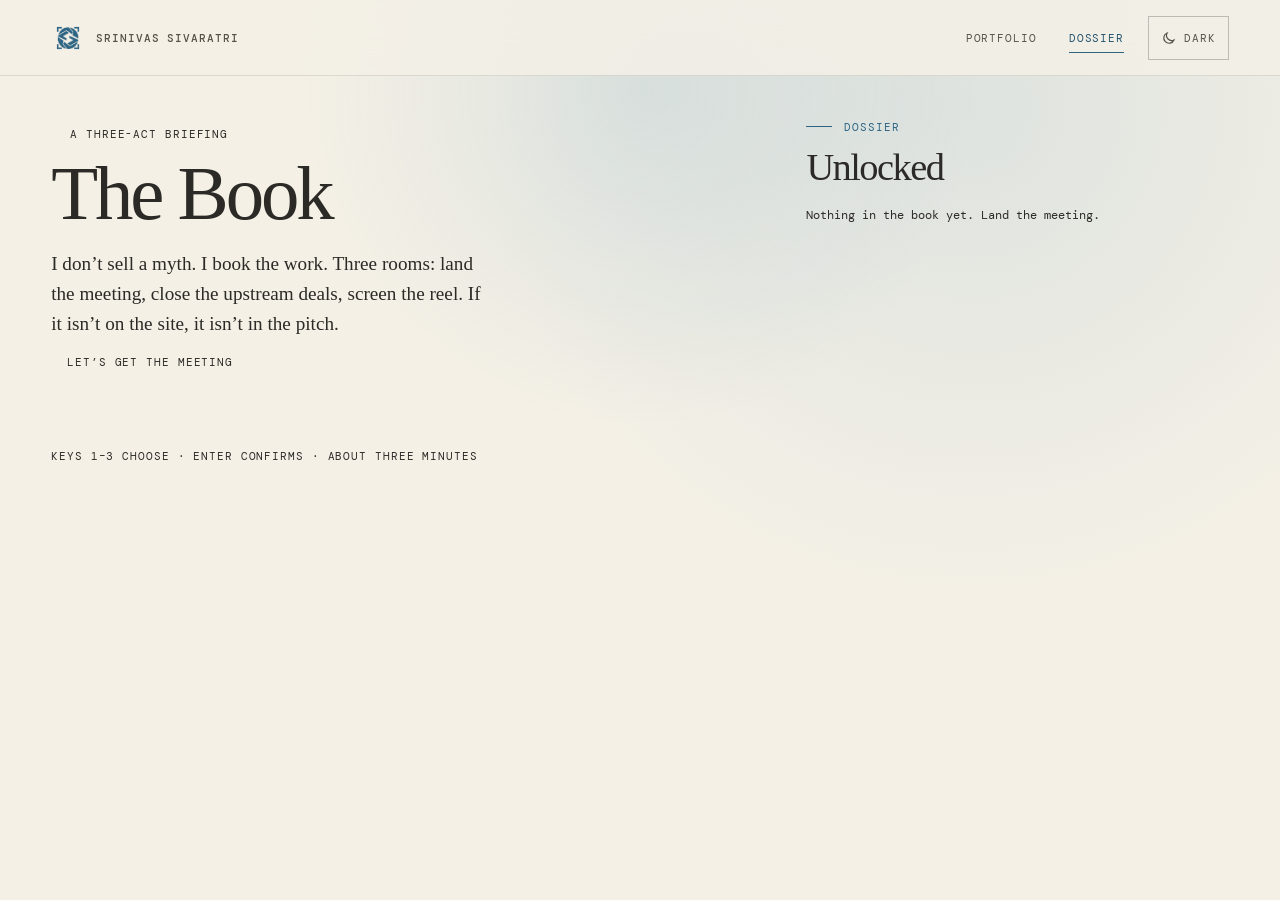
==== game/index.html @ ccdb98c5 "feat: add /game career briefing off the recruiter path Three short acts unlock Experience, Open sour" ====
<!doctype html>
<html lang="en">

<head>
    <meta charset="UTF-8" />
    <meta name="viewport" content="width=device-width, initial-scale=1.0" />
    <meta name="description"
        content="A short career briefing for Srinivas Sivaratri. Land the meeting, close the upstream deals, screen the reel — using only what’s already on the site." />
    <meta name="theme-color" content="#f7f1e6" />
    <meta property="og:type" content="website" />
    <meta property="og:url" content="https://srinivassivaratri.is-a.dev/game" />
    <meta property="og:title" content="The Book — Srinivas Sivaratri" />
    <meta property="og:description" content="Get him in the room. Don’t invent the reel. A three-act career briefing." />
    <meta property="og:image" content="https://srinivassivaratri.is-a.dev/assets/og-game.png" />
    <meta property="og:image:width" content="1200" />
    <meta property="og:image:height" content="630" />
    <meta property="og:image:alt" content="The Book — Get him in the room. Don’t invent the reel." />
    <meta name="twitter:card" content="summary_large_image" />
    <meta name="twitter:title" content="The Book — Srinivas Sivaratri" />
    <meta name="twitter:description" content="Get him in the room. Don’t invent the reel. A three-act career briefing." />
    <meta name="twitter:image" content="https://srinivassivaratri.is-a.dev/assets/og-game.png" />
    <title>The Book — Srinivas Sivaratri</title>
    <script>
        (function () {
            var key = "theme";
            var stored = null;
            try { stored = localStorage.getItem(key); } catch (e) {}
            var theme = (stored === "dark" || stored === "light")
                ? stored
                : (window.matchMedia && window.matchMedia("(prefers-color-scheme: dark)").matches ? "dark" : "light");
            document.documentElement.setAttribute("data-theme", theme);
            document.documentElement.style.colorScheme = theme;
            var meta = document.querySelector('meta[name="theme-color"]');
            if (meta) meta.setAttribute("content", theme === "dark" ? "#261c10" : "#f7f1e6");
        })();
    </script>

    <link rel="icon" type="image/png" href="/assets/screening-mark.png" />
    <link rel="apple-touch-icon" href="/assets/screening-mark.png" />
    <link rel="canonical" href="https://srinivassivaratri.is-a.dev/game" />

    <link rel="preconnect" href="https://fonts.googleapis.com">
    <link rel="preconnect" href="https://fonts.gstatic.com" crossorigin>
    <link href="https://fonts.googleapis.com/css2?family=DM+Mono:wght@400;500&family=Syne:wght@400;500;600;700;800&display=swap"
        rel="stylesheet">
    <link rel="stylesheet" href="/css/style.css" />
    <link rel="stylesheet" href="/game/game.css" />
</head>

<body class="game-page">
    <a class="skip-link" href="#game-stage">Skip to the briefing</a>
    <div class="cursor-orb" aria-hidden="true"></div>
    <div class="ambient-light" aria-hidden="true"></div>

    <header class="site-header">
        <a class="brand-mark" href="/" aria-label="Srinivas Sivaratri home">
            <span class="brand-initials"><img src="/assets/screening-mark.png" alt="" /></span>
            <span class="brand-name">Srinivas Sivaratri</span>
        </a>
        <div class="header-controls">
            <nav class="site-nav" aria-label="Primary navigation">
                <a href="/">Portfolio</a>
                <a href="#dossier">Dossier</a>
            </nav>
            <button type="button" class="theme-toggle" aria-pressed="false" aria-label="Switch to dark appearance">
                <svg class="icon-sun" viewBox="0 0 20 20" aria-hidden="true">
                    <circle cx="10" cy="10" r="3.25" />
                    <path d="M10 2.4v1.6M10 16v1.6M2.4 10H4M16 10h1.6M4.7 4.7l1.1 1.1M14.2 14.2l1.1 1.1M15.3 4.7l-1.1 1.1M5.8 14.2l-1.1 1.1" />
                </svg>
                <svg class="icon-moon" viewBox="0 0 20 20" aria-hidden="true">
                    <path d="M16.2 12.4A6.4 6.4 0 0 1 7.6 3.8 6.6 6.6 0 1 0 16.2 12.4Z" />
                </svg>
                <span class="theme-toggle-text">Dark</span>
            </button>
        </div>
    </header>

    <main class="game-shell">
        <section id="game-stage" class="game-stage" aria-labelledby="scene-title">
            <div class="game-progress" aria-hidden="true"></div>
            <p class="scene-kicker"></p>
            <h1 id="scene-title"></h1>
            <p class="agent-line"></p>
            <div id="scene-body" class="scene-body"></div>
            <p class="game-feedback" aria-live="polite"></p>
            <p class="game-keys">Keys 1–3 choose · Enter confirms · about three minutes</p>
        </section>

        <aside id="dossier" class="dossier" aria-labelledby="dossier-title">
            <p class="section-label">Dossier</p>
            <h2 id="dossier-title">Unlocked</h2>
            <p class="dossier-empty">Nothing in the book yet. Land the meeting.</p>
            <div class="dossier-stack"></div>
        </aside>
    </main>

    <script src="/js/script.js"></script>
    <script src="/game/game.js"></script>
</body>

</html>
---- css/style.css ----
:root {
    /* Soft daylight — shared --color-* / --accent tokens for this site
       and a parallel /game route. Do not fork a second palette there. */
    --color-bg: #f4f0e6;
    --color-surface: #ebe6da;
    --color-surface-strong: #e1dbcd;
    --color-text: #2c2a26;
    --color-muted: #565248;
    --color-faint: #6f6a61;
    --accent: #2e6584;
    --accent-strong: #24536e;
    --accent-wash: rgba(46, 101, 132, 0.12);
    --color-line: rgba(44, 42, 38, 0.12);
    --color-line-bright: rgba(44, 42, 38, 0.26);
    --color-shadow: rgba(42, 50, 60, 0.12);
    --color-glow: rgba(88, 148, 180, 0.14);
    --color-scanline: rgba(44, 42, 38, 0.03);
    --color-scheme: light;
    --font-display: "Syne", sans-serif;
    --font-mono: "DM Mono", monospace;
    --page-gutter: clamp(1.25rem, 4vw, 4.5rem);
    --content-width: 1400px;
    --ease-out: cubic-bezier(0.16, 1, 0.3, 1);
    --header-height: 76px;
    --header-offset: var(--header-height);
}

html[data-theme="dark"] {
    --color-bg: #1b2228;
    --color-surface: #242c34;
    --color-surface-strong: #2d3640;
    --color-text: #ede8dc;
    --color-muted: #b8b2a6;
    --color-faint: #9a9488;
    --accent: #7aadc2;
    --accent-strong: #8fbfcf;
    --accent-wash: rgba(122, 173, 194, 0.16);
    --color-line: rgba(237, 232, 220, 0.14);
    --color-line-bright: rgba(237, 232, 220, 0.28);
    --color-shadow: rgba(8, 10, 14, 0.45);
    --color-glow: rgba(122, 173, 194, 0.12);
    --color-scanline: rgba(237, 232, 220, 0.04);
    --color-scheme: dark;
}

@media (prefers-color-scheme: dark) {
    html:not([data-theme="light"]) {
        --color-bg: #1b2228;
        --color-surface: #242c34;
        --color-surface-strong: #2d3640;
        --color-text: #ede8dc;
        --color-muted: #b8b2a6;
        --color-faint: #9a9488;
        --accent: #7aadc2;
        --accent-strong: #8fbfcf;
        --accent-wash: rgba(122, 173, 194, 0.16);
        --color-line: rgba(237, 232, 220, 0.14);
        --color-line-bright: rgba(237, 232, 220, 0.28);
        --color-shadow: rgba(8, 10, 14, 0.45);
        --color-glow: rgba(122, 173, 194, 0.12);
        --color-scanline: rgba(237, 232, 220, 0.04);
        --color-scheme: dark;
    }
}

* {
    box-sizing: border-box;
    margin: 0;
    padding: 0;
}

html {
    scroll-behavior: smooth;
    background: var(--color-bg);
    color-scheme: var(--color-scheme);
}

body {
    min-width: 320px;
    overflow-x: hidden;
    color: var(--color-text);
    color-scheme: var(--color-scheme);
    background:
        radial-gradient(circle at 76% 12%, var(--color-glow), transparent 31rem),
        var(--color-bg);
    font-family: var(--font-display);
    font-size: 16px;
    line-height: 1.5;
    -webkit-font-smoothing: antialiased;
    text-rendering: optimizeLegibility;
}

body::before {
    position: fixed;
    z-index: -1;
    inset: 0;
    pointer-events: none;
    content: "";
    opacity: 0.25;
    background: linear-gradient(105deg, transparent 0 48%, var(--color-scanline) 49%, transparent 50% 100%);
}

body,
button,
a,
input {
    font: inherit;
}

a {
    color: inherit;
    text-decoration: none;
}

button {
    border: 0;
    color: inherit;
    background: none;
    cursor: pointer;
}

code {
    color: var(--accent-strong);
    font-family: var(--font-mono);
    font-size: 0.85em;
}

::selection {
    color: var(--color-bg);
    background: var(--accent);
}

:focus-visible {
    outline: 2px solid var(--accent-strong);
    outline-offset: 5px;
}

* {
    scrollbar-width: thin;
    scrollbar-color: var(--color-faint) transparent;
}

::-webkit-scrollbar {
    width: 10px;
    height: 10px;
}

::-webkit-scrollbar-track {
    background: transparent;
}

::-webkit-scrollbar-thumb {
    border: 2px solid transparent;
    border-radius: 999px;
    background: var(--color-faint);
    background-clip: content-box;
}

::-webkit-scrollbar-thumb:hover {
    background: var(--accent);
    background-clip: content-box;
}

.skip-link {
    position: fixed;
    z-index: 100;
    top: 1rem;
    left: 1rem;
    padding: 0.7rem 1rem;
    color: var(--color-bg);
    background: var(--accent);
    font-family: var(--font-mono);
    font-size: 0.78rem;
    transform: translateY(-200%);
    transition: transform 180ms var(--ease-out);
}

.skip-link:focus {
    transform: translateY(0);
}

.cursor-orb {
    position: fixed;
    z-index: 50;
    top: 0;
    left: 0;
    width: 18px;
    height: 18px;
    border: 1px solid var(--accent-strong);
    border-radius: 50%;
    pointer-events: none;
    opacity: 0;
    mix-blend-mode: multiply;
    transform: translate3d(var(--cursor-x, -100px), var(--cursor-y, -100px), 0) translate(-50%, -50%);
    will-change: transform;
    transition: transform 220ms var(--ease-out), background 220ms var(--ease-out), opacity 180ms ease;
}

html[data-theme="dark"] .cursor-orb {
    mix-blend-mode: screen;
}

body.cursor-ready .cursor-orb {
    opacity: 0.75;
}

body.cursor-ready .cursor-orb.is-active {
    background: var(--accent-wash);
    transform: translate3d(var(--cursor-x, -100px), var(--cursor-y, -100px), 0) translate(-50%, -50%) scale(2.9);
}

.ambient-light {
    position: fixed;
    z-index: 0;
    inset: 0;
    pointer-events: none;
    background: radial-gradient(420px circle at var(--mouse-x, 50%) var(--mouse-y, 10%), var(--color-glow), transparent 80%);
}

.site-header {
    position: fixed;
    z-index: 20;
    top: 0;
    right: 0;
    left: 0;
    display: flex;
    align-items: center;
    justify-content: space-between;
    gap: 1rem;
    min-height: var(--header-height);
    padding: 0 var(--page-gutter);
    border-bottom: 1px solid var(--color-line);
    background: color-mix(in srgb, var(--color-bg) 84%, transparent);
    backdrop-filter: blur(18px);
}

.header-controls {
    display: flex;
    align-items: center;
    justify-content: flex-end;
    flex-wrap: wrap;
    gap: 0.35rem clamp(0.75rem, 2vw, 1.5rem);
    margin-left: auto;
}

.brand-mark,
.site-nav,
.section-label,
.project-index,
.site-footer,
.hero-links,
.contact-links,
.project-beats dt,
.availability-line,
.role-meta,
.role-position,
.contribution-meta,
.contribution-status span,
.education-block h3,
.theme-toggle,
.proof-chip {
    font-family: var(--font-mono);
    text-transform: uppercase;
    letter-spacing: 0.08em;
}

.brand-mark {
    display: inline-flex;
    align-items: center;
    gap: 0.7rem;
    min-height: 44px;
    font-size: 0.7rem;
    font-weight: 500;
}

.brand-initials {
    display: grid;
    width: 34px;
    height: 34px;
    place-items: center;
}

.brand-initials img {
    display: block;
    width: 34px;
    height: 34px;
    object-fit: contain;
}

.brand-name {
    color: var(--color-muted);
    transition: color 180ms ease;
}

.brand-mark:hover .brand-name,
.site-nav a:hover,
.site-nav a[aria-current="page"],
.hero-links a:hover,
.contact-links a:hover {
    color: var(--accent-strong);
}

.site-nav {
    display: flex;
    flex-wrap: wrap;
    justify-content: flex-end;
    gap: clamp(0.75rem, 2.5vw, 3rem);
    color: var(--color-muted);
    font-size: 0.7rem;
}

.site-nav a,
.hero-links a,
.contact-links a {
    position: relative;
    display: inline-flex;
    align-items: center;
    min-height: 44px;
    padding: 0.75rem 0;
    transition: color 180ms ease;
}

.site-nav a::after,
.hero-links a::after,
.contact-links a::after {
    position: absolute;
    right: 0;
    bottom: 0.42rem;
    left: 0;
    height: 1px;
    content: "";
    background: var(--accent);
    transform: scaleX(0);
    transform-origin: right;
    transition: transform 220ms var(--ease-out);
}

.site-nav a:hover::after,
.site-nav a:focus-visible::after,
.site-nav a[aria-current="page"]::after,
.hero-links a:hover::after,
.hero-links a:focus-visible::after,
.contact-links a:hover::after,
.contact-links a:focus-visible::after {
    transform: scaleX(1);
    transform-origin: left;
}

.theme-toggle {
    display: inline-flex;
    align-items: center;
    justify-content: center;
    gap: 0.45rem;
    min-width: 44px;
    min-height: 44px;
    padding: 0 0.75rem;
    border: 1px solid var(--color-line-bright);
    color: var(--color-muted);
    font-size: 0.7rem;
    transition: color 180ms ease, border-color 180ms ease, background 180ms ease;
}

.theme-toggle:hover,
.theme-toggle:focus-visible {
    color: var(--accent-strong);
    border-color: var(--accent);
    background: var(--accent-wash);
}

.theme-toggle svg {
    width: 16px;
    height: 16px;
    flex-shrink: 0;
    fill: none;
    stroke: currentColor;
    stroke-linecap: square;
    stroke-width: 1.5;
}

html[data-theme="dark"] .theme-toggle .icon-moon,
html:not([data-theme="dark"]) .theme-toggle .icon-sun {
    display: none;
}

main {
    position: relative;
    z-index: 1;
}

.hero {
    position: relative;
    display: flex;
    flex-direction: column;
    justify-content: space-between;
    min-height: 88svh;
    padding: calc(var(--header-offset) + 2rem) var(--page-gutter) 2.5rem;
}

.hero-content {
    width: min(100%, 920px);
    margin: auto 0;
    padding: clamp(3rem, 10vh, 8rem) 0 clamp(2rem, 6vh, 4rem);
}

.hero h1 {
    max-width: 10ch;
    color: var(--color-text);
    font-size: clamp(4rem, 11vw, 10.5rem);
    font-weight: 600;
    letter-spacing: -0.04em;
    line-height: 0.84;
    text-wrap: balance;
    animation: title-in 1.15s 120ms var(--ease-out) both;
}

.hero h1 span {
    display: block;
    color: var(--accent);
}

.hero-statement {
    max-width: 56ch;
    margin-top: clamp(1.75rem, 4vw, 3.25rem);
    color: var(--color-muted);
    font-size: clamp(1rem, 1.5vw, 1.28rem);
    line-height: 1.55;
    animation: rise-in 900ms 260ms var(--ease-out) both;
}

.hero-links {
    display: flex;
    flex-wrap: wrap;
    gap: clamp(0.75rem, 3vw, 2.25rem);
    margin-top: 1.75rem;
    color: var(--color-muted);
    font-size: 0.7rem;
    animation: rise-in 900ms 340ms var(--ease-out) both;
}

.hero-footer {
    display: flex;
    align-items: center;
    animation: rise-in 900ms 420ms var(--ease-out) both;
}

.primary-action,
.contact-cta {
    display: inline-flex;
    align-items: center;
    justify-content: space-between;
    gap: 1.1rem;
    min-height: 48px;
    padding: 0.85rem 1rem;
    border: 1px solid var(--accent);
    color: var(--accent-strong);
    font-family: var(--font-mono);
    font-size: 0.7rem;
    letter-spacing: 0.08em;
    text-transform: uppercase;
    transition: color 220ms ease, background 220ms ease, border-color 220ms ease;
}

.primary-action:hover,
.primary-action:focus-visible,
.contact-cta:hover,
.contact-cta:focus-visible {
    color: var(--color-bg);
    background: var(--accent);
}

.icon-arrow {
    width: 18px;
    height: 18px;
    fill: none;
    stroke: currentColor;
    stroke-linecap: square;
    stroke-width: 1.5;
    transition: transform 220ms var(--ease-out);
}

a:hover .icon-arrow,
a:focus-visible .icon-arrow {
    transform: translate(3px, -3px);
}

.section-shell {
    width: min(100%, var(--content-width));
    margin: 0 auto;
    padding: clamp(5rem, 11vw, 11rem) var(--page-gutter);
}

.section-label {
    margin-bottom: clamp(2.5rem, 5vw, 5rem);
    color: var(--accent);
    font-size: 0.7rem;
}

.section-label::before {
    display: inline-block;
    width: 26px;
    height: 1px;
    margin: 0 0.75rem 0.22rem 0;
    content: "";
    background: currentColor;
}

h2 {
    max-width: 11ch;
    color: var(--color-text);
    font-size: clamp(2.5rem, 6vw, 6.8rem);
    font-weight: 500;
    letter-spacing: -0.04em;
    line-height: 0.93;
    text-wrap: balance;
}

.about-section,
.experience-section,
.opensource-section,
.projects-section {
    border-bottom: 1px solid var(--color-line);
    scroll-margin-top: calc(var(--header-offset, var(--header-height)) + 12px);
}


.about-grid {
    display: grid;
    grid-template-columns: minmax(0, 1.1fr) minmax(250px, 1.2fr);
    gap: clamp(2rem, 10vw, 10rem);
}

.about-copy {
    max-width: 62ch;
    padding-top: 0.5rem;
    color: var(--color-muted);
    font-size: clamp(1rem, 1.4vw, 1.18rem);
    line-height: 1.65;
}

.availability-line {
    margin-top: 1.75rem;
    padding: 1.15rem 0 0;
    border-top: 1px solid var(--color-line);
    color: var(--color-muted);
    font-size: 0.7rem;
    line-height: 1.8;
}

.availability-line strong {
    color: var(--accent-strong);
    font-weight: 500;
}

.experience-section h2,
.opensource-section h2,
.projects-section h2 {
    margin-bottom: clamp(3rem, 7vw, 6rem);
}

.opensource-section h2 {
    max-width: 12ch;
}

.role-list,
.contribution-list {
    border-top: 1px solid var(--color-line);
}

.role-card,
.contribution-card {
    padding: clamp(2rem, 5vw, 3.5rem) 0;
    border-bottom: 1px solid var(--color-line);
}

.role-card:last-child,
.contribution-card:last-child {
    border-bottom: 0;
}

.role-card-head,
.contribution-card-head {
    display: flex;
    align-items: baseline;
    justify-content: space-between;
    gap: 1.25rem 2rem;
    margin-bottom: 1.35rem;
}

.role-card h3,
.contribution-card h3 {
    color: var(--color-text);
    font-size: clamp(1.5rem, 2.8vw, 2.6rem);
    font-weight: 500;
    letter-spacing: -0.03em;
    line-height: 1.1;
}

.contribution-card h3 code {
    color: inherit;
}

.role-position {
    margin-top: 0.45rem;
    color: var(--color-muted);
    font-size: 0.7rem;
}

.role-meta,
.contribution-meta {
    flex-shrink: 0;
    color: var(--color-faint);
    font-size: 0.7rem;
    line-height: 1.7;
    text-align: right;
}

.role-meta span,
.contribution-meta span {
    display: block;
    color: var(--accent);
}

.role-highlights,
.education-block ul {
    max-width: 72ch;
    padding-left: 1.15rem;
    color: var(--color-muted);
    font-family: var(--font-mono);
    font-size: 0.78rem;
    line-height: 1.7;
}

.role-highlights li + li,
.education-block li + li {
    margin-top: 0.7rem;
}

.role-highlights a,
.contribution-card a:not(.text-link) {
    color: var(--accent-strong);
    text-underline-offset: 0.2em;
}

.role-highlights a:hover,
.role-highlights a:focus-visible,
.contribution-card a:not(.text-link):hover,
.contribution-card a:not(.text-link):focus-visible {
    text-decoration: underline;
}

.education-block {
    padding: clamp(2rem, 5vw, 3.5rem) 0 0;
}

.education-block h3 {
    margin-bottom: 1rem;
    color: var(--accent);
    font-size: 0.7rem;
}

.education-block li span {
    display: block;
    color: var(--color-text);
    font-family: var(--font-display);
    font-size: 1.05rem;
    letter-spacing: -0.02em;
    text-transform: none;
}

.contribution-card p {
    max-width: 72ch;
    color: var(--color-muted);
    font-family: var(--font-mono);
    font-size: 0.78rem;
    line-height: 1.7;
}

.contribution-status {
    margin-top: 0.85rem;
    color: var(--color-faint);
    font-family: var(--font-mono);
    font-size: 0.7rem;
    line-height: 1.7;
}

.contribution-status span {
    margin-right: 0.55rem;
    color: var(--accent);
}

.project-list {
    border-top: 1px solid var(--color-line);
}

.project-card {
    padding: clamp(2rem, 5vw, 3.5rem) 0;
    border-bottom: 1px solid var(--color-line);
}

.project-card:last-child {
    border-bottom: 0;
}

.project-card-head {
    display: flex;
    align-items: flex-start;
    gap: 1.25rem;
    margin-bottom: 1.75rem;
}

.project-index {
    color: var(--accent);
    font-size: 0.7rem;
    line-height: 1;
    padding-top: 0.55em;
}

.project-heading {
    min-width: 0;
}

.project-card h3 {
    color: var(--color-text);
    font-size: clamp(1.8rem, 3.4vw, 3.2rem);
    font-weight: 500;
    letter-spacing: -0.03em;
    line-height: 1;
}

.proof-chips {
    display: flex;
    flex-wrap: wrap;
    gap: 0.4rem;
    margin-top: 0.75rem;
    padding: 0;
    list-style: none;
}

.proof-chip {
    display: inline-flex;
    align-items: center;
    min-height: 1.75rem;
    padding: 0.2rem 0.55rem;
    border: 1px solid var(--color-line);
    color: var(--color-faint);
    font-size: 0.7rem;
    line-height: 1;
}

a.proof-chip-link {
    min-height: 44px;
    color: var(--accent-strong);
    border-color: color-mix(in srgb, var(--accent) 40%, var(--color-line));
    transition: color 180ms ease, border-color 180ms ease, background 180ms ease;
}

a.proof-chip-link:hover,
a.proof-chip-link:focus-visible {
    color: var(--accent-strong);
    border-color: var(--accent);
    background: var(--accent-wash);
}

.project-beats {
    display: grid;
    gap: 1.35rem;
    max-width: 72ch;
}

.project-beats dt {
    margin-bottom: 0.4rem;
    color: var(--accent);
    font-size: 0.7rem;
}

.project-beats dd {
    color: var(--color-muted);
    font-family: var(--font-mono);
    font-size: 0.78rem;
    line-height: 1.7;
}

.project-beats dd p + p,
.project-beats dd p + ul,
.project-beats dd p + table {
    margin-top: 0.85rem;
}

.project-evidence,
.project-evidence-list,
.project-substance {
    color: var(--color-faint);
    font-family: var(--font-mono);
    font-size: 0.7rem;
    line-height: 1.7;
}

.project-evidence-list {
    padding-left: 1.1rem;
}

.project-evidence-list li + li {
    margin-top: 0.35rem;
}

.project-beats dd:has(> table.project-substance) {
    overflow-x: auto;
}

table.project-substance {
    width: 100%;
    max-width: 100%;
    border-collapse: collapse;
}

table.project-substance caption {
    caption-side: top;
    text-align: left;
    margin-bottom: 0.35rem;
    color: var(--color-faint);
    font-family: var(--font-mono);
    font-size: 0.7rem;
    line-height: 1.7;
}

table.project-substance th,
table.project-substance td {
    border: 1px solid var(--color-line);
    padding: 0.3rem 0.5rem;
    text-align: left;
    vertical-align: top;
    overflow-wrap: anywhere;
    word-break: break-word;
    color: var(--color-faint);
    font-family: var(--font-mono);
    font-size: 0.7rem;
    line-height: 1.7;
    font-weight: 400;
}

table.project-substance th {
    font-weight: 500;
}

.project-actions {
    display: flex;
    flex-wrap: wrap;
    gap: 0.5rem 1.5rem;
    margin-top: 1.5rem;
}

.text-link {
    display: inline-flex;
    align-items: center;
    gap: 0.65rem;
    min-height: 44px;
    color: var(--accent-strong);
    font-family: var(--font-mono);
    font-size: 0.7rem;
    letter-spacing: 0.06em;
    text-transform: uppercase;
}

.text-link .icon-arrow {
    width: 14px;
    height: 14px;
}

.contact-section {
    padding-bottom: 2rem;
    scroll-margin-top: calc(var(--header-offset, var(--header-height)) + 12px);
}

.contact-stage {
    display: flex;
    align-items: end;
    justify-content: space-between;
    gap: 2rem;
    min-height: clamp(220px, 32vw, 420px);
    padding-bottom: clamp(3rem, 8vw, 7rem);
    border-bottom: 1px solid var(--color-line);
}

.contact-stage h2 {
    max-width: 9ch;
    font-size: clamp(3.8rem, 9vw, 9.2rem);
}

.contact-cta {
    flex-shrink: 0;
}

.contact-links {
    display: flex;
    flex-wrap: wrap;
    gap: clamp(1.25rem, 4vw, 4rem);
    padding: 1.4rem 0 5rem;
    color: var(--color-muted);
    font-size: 0.7rem;
}

.site-footer {
    display: flex;
    justify-content: space-between;
    gap: 1rem;
    padding-top: 1.2rem;
    border-top: 1px solid var(--color-line);
    color: var(--color-faint);
    font-size: 0.7rem;
}

.footer-quiet {
    display: inline-flex;
    align-items: center;
    min-height: 44px;
    color: inherit;
}

.footer-quiet:hover,
.footer-quiet:focus-visible {
    color: var(--amber-soft);
}

@keyframes title-in {
    from { opacity: 0; filter: blur(14px); transform: translateY(28px); }
    to { opacity: 1; filter: blur(0); transform: translateY(0); }
}

@keyframes rise-in {
    from { opacity: 0; transform: translateY(16px); }
    to { opacity: 1; transform: translateY(0); }
}

@media (hover: hover) and (pointer: fine) {
    body.custom-cursor-enabled * { cursor: none; }
}

@media (hover: none), (pointer: coarse) {
    .cursor-orb,
    .ambient-light { display: none; }
}

@media (max-width: 1100px) {
    .brand-name,
    .theme-toggle-text { display: none; }
}

@media (max-width: 780px) {
    .site-header {
        display: grid;
        grid-template-columns: minmax(0, 1fr) auto;
        grid-template-areas:
            "brand toggle"
            "nav nav";
        align-items: center;
        column-gap: 0.75rem;
        row-gap: 0.15rem;
        min-height: 68px;
        padding-top: 0.25rem;
        padding-bottom: 0.4rem;
    }

    .brand-mark { grid-area: brand; }

    .header-controls {
        display: contents;
        margin-left: 0;
    }

    .site-nav {
        grid-area: nav;
        justify-content: flex-start;
        gap: 0.15rem 1rem;
    }

    .theme-toggle { grid-area: toggle; }

    .hero { min-height: auto; padding-top: calc(var(--header-offset) + 1.5rem); }
    .hero-content { padding: 3.5rem 0 2rem; }
    .hero h1 { font-size: clamp(4rem, 18vw, 7rem); }
    .about-grid { display: block; }
    .about-copy { margin-top: 2rem; }
    .role-card-head,
    .contribution-card-head { display: block; }
    .role-meta,
    .contribution-meta { margin-top: 0.75rem; text-align: left; }
    .contact-stage { display: block; min-height: auto; padding-bottom: 3rem; }
    .contact-cta { margin-top: 2.5rem; }
    .site-footer { align-items: flex-start; flex-direction: column; padding-bottom: 1rem; }
}

@media (max-width: 440px) {
    .primary-action { width: 100%; }
    .hero-links,
    .contact-links { gap: 1rem 1.5rem; }
}

@media (prefers-reduced-motion: reduce) {
    html { scroll-behavior: auto; }
    .hero h1,
    .hero-statement,
    .hero-links,
    .hero-footer { animation: none; }
    .icon-arrow,
    .site-nav a::after,
    .hero-links a::after,
    .contact-links a::after,
    .skip-link,
    .theme-toggle,
    .proof-chip { transition: none; }
    a:hover .icon-arrow,
    a:focus-visible .icon-arrow { transform: none; }
}
---- game/game.css ----
.game-page {
    min-height: 100svh;
}

.game-shell {
    position: relative;
    z-index: 1;
    display: grid;
    grid-template-columns: minmax(0, 1.25fr) minmax(260px, 0.75fr);
    gap: clamp(1.5rem, 4vw, 4rem);
    width: min(100%, var(--content-width));
    margin: 0 auto;
    padding: calc(var(--header-offset) + 1.5rem) var(--page-gutter) 3.5rem;
    align-items: start;
}

.game-stage {
    min-width: 0;
    padding-bottom: 2rem;
}

.game-progress {
    display: flex;
    gap: 0.45rem;
    margin-bottom: 1.5rem;
}

.game-progress span {
    display: block;
    height: 3px;
    flex: 1;
    max-width: 4.5rem;
    background: var(--line);
}

.game-progress span.is-done,
.game-progress span.is-now {
    background: var(--amber);
}

.game-progress span.is-now {
    opacity: 0.55;
}

.scene-kicker,
.game-keys,
.choice-key,
.chip-toggle,
.dossier-card-meta {
    font-family: var(--font-mono);
    letter-spacing: 0.08em;
    text-transform: uppercase;
}

.scene-kicker {
    display: flex;
    align-items: center;
    gap: 0.75rem;
    margin-bottom: 1.1rem;
    color: var(--amber);
    font-size: 0.7rem;
}

.call-lamp {
    display: inline-block;
    width: 7px;
    height: 7px;
    border-radius: 50%;
    background: var(--amber);
}

.game-stage h1 {
    max-width: 14ch;
    color: var(--bone);
    font-size: clamp(2.4rem, 6vw, 5.4rem);
    font-weight: 500;
    letter-spacing: -0.04em;
    line-height: 0.92;
    text-wrap: balance;
}

.agent-line {
    max-width: 46ch;
    margin-top: 1.25rem;
    color: var(--muted);
    font-size: clamp(1rem, 1.5vw, 1.22rem);
    line-height: 1.55;
}

.scene-prompt {
    max-width: 58ch;
    margin: 1.75rem 0 1rem;
    color: var(--bone);
    font-family: var(--font-mono);
    font-size: 0.86rem;
    line-height: 1.6;
}

.choice-list,
.chip-board {
    display: grid;
    gap: 0.65rem;
    margin-top: 0.35rem;
}

.choice,
.chip-toggle,
.scene-continue,
.play-cta {
    display: flex;
    align-items: flex-start;
    gap: 0.9rem;
    width: 100%;
    min-height: 48px;
    padding: 0.95rem 1.05rem;
    border: 1px solid var(--line);
    color: var(--bone);
    background: color-mix(in srgb, var(--surface) 55%, transparent);
    text-align: left;
    transition: border-color 180ms var(--ease-out), background 180ms var(--ease-out), color 180ms var(--ease-out);
}

.choice-key {
    flex-shrink: 0;
    min-width: 1.4rem;
    color: var(--amber);
    font-size: 0.7rem;
    line-height: 1.5;
}

.choice-text {
    font-family: var(--font-mono);
    font-size: 0.8rem;
    line-height: 1.55;
}

.choice:hover,
.choice:focus-visible,
.chip-toggle:hover,
.chip-toggle:focus-visible,
.scene-continue:hover,
.scene-continue:focus-visible,
.play-cta:hover,
.play-cta:focus-visible {
    border-color: var(--amber);
    background: var(--amber-wash);
}

.choice.is-correct,
.chip-toggle[aria-pressed="true"] {
    border-color: var(--amber);
    background: var(--amber-wash);
}

.choice.is-wrong {
    border-color: var(--line-bright);
    color: var(--faint);
}

.choice:disabled,
.chip-toggle:disabled {
    cursor: default;
}

.chip-board {
    grid-template-columns: repeat(3, minmax(0, 1fr));
}

.chip-toggle {
    align-items: center;
    justify-content: center;
    min-height: 48px;
    color: var(--faint);
    font-size: 0.7rem;
}

.chip-toggle[aria-pressed="true"] {
    color: var(--amber-soft);
}

.scene-actions {
    display: flex;
    flex-wrap: wrap;
    gap: 0.75rem;
    margin-top: 1.1rem;
}

.play-cta,
.scene-continue {
    width: auto;
    align-items: center;
    justify-content: space-between;
    gap: 1.1rem;
    min-height: 48px;
    padding: 0.85rem 1rem;
    border-color: var(--amber);
    color: var(--amber-soft);
    font-family: var(--font-mono);
    font-size: 0.7rem;
    letter-spacing: 0.08em;
    text-transform: uppercase;
}

.play-cta:hover,
.play-cta:focus-visible,
.scene-continue:hover,
.scene-continue:focus-visible {
    color: var(--bg);
    background: var(--amber);
}

.locked-what {
    margin: 1.35rem 0 0.35rem;
    padding: 0.9rem 0;
    border-top: 1px solid var(--line);
    color: var(--faint);
    font-family: var(--font-mono);
    font-size: 0.75rem;
    line-height: 1.6;
}

.locked-what strong {
    display: block;
    margin-bottom: 0.35rem;
    color: var(--amber);
    font-weight: 500;
    letter-spacing: 0.08em;
    text-transform: uppercase;
    font-size: 0.7rem;
}

.game-feedback {
    min-height: 1.5em;
    margin-top: 1rem;
    color: var(--amber-soft);
    font-family: var(--font-mono);
    font-size: 0.78rem;
    line-height: 1.6;
}

.game-feedback.is-bad {
    color: var(--muted);
}

.game-keys {
    margin-top: 1.75rem;
    color: var(--faint);
    font-size: 0.7rem;
}

.dossier {
    min-width: 0;
    padding: 1.25rem 0 2rem;
    border-top: 1px solid var(--line);
    scroll-margin-top: calc(var(--header-offset, var(--header-height)) + 12px);
}

.dossier .section-label {
    margin-bottom: 1rem;
}

.dossier h2 {
    max-width: none;
    margin-bottom: 1.25rem;
    font-size: clamp(1.8rem, 3vw, 2.6rem);
}

.dossier-empty {
    color: var(--faint);
    font-family: var(--font-mono);
    font-size: 0.75rem;
    line-height: 1.6;
}

.dossier-stack {
    display: grid;
    gap: 1rem;
}

.dossier-card {
    padding: 1rem 0 1.15rem;
    border-bottom: 1px solid var(--line);
}

.dossier-card h3 {
    color: var(--bone);
    font-size: 1.15rem;
    font-weight: 500;
    letter-spacing: -0.03em;
    line-height: 1.2;
}

.dossier-card-meta {
    margin-top: 0.35rem;
    color: var(--faint);
    font-size: 0.7rem;
}

.dossier-card p strong {
    display: block;
    margin-bottom: 0.25rem;
    color: var(--amber);
    font-family: var(--font-mono);
    font-size: 0.7rem;
    font-weight: 500;
    letter-spacing: 0.08em;
    text-transform: uppercase;
}

.dossier-card p,
.dossier-card li {
    color: var(--muted);
    font-family: var(--font-mono);
    font-size: 0.72rem;
    line-height: 1.65;
}

.dossier-card ul {
    margin-top: 0.55rem;
    padding-left: 1.05rem;
}

.dossier-card li + li {
    margin-top: 0.35rem;
}

.dossier-links {
    display: flex;
    flex-wrap: wrap;
    gap: 0.35rem 1.1rem;
    margin-top: 0.7rem;
}

.unlock-copy {
    display: grid;
    gap: 0.85rem;
    margin-top: 1.5rem;
}

.finale-links {
    display: flex;
    flex-wrap: wrap;
    gap: 0.75rem 1.5rem;
    margin-top: 1.5rem;
}

@media (max-width: 960px) {
    .game-shell {
        grid-template-columns: 1fr;
        padding-top: calc(var(--header-offset) + 1.25rem);
    }

    .chip-board {
        grid-template-columns: 1fr;
    }

    .game-stage h1 {
        max-width: 12ch;
    }
}

@media (prefers-reduced-motion: reduce) {
    .choice,
    .chip-toggle,
    .scene-continue,
    .play-cta,
    .call-lamp {
        transition: none;
    }

    .call-lamp {
        animation: none;
    }
}

@media (prefers-reduced-motion: no-preference) {
    .call-lamp {
        animation: lamp-pulse 1.8s var(--ease-out) infinite;
    }

    .game-stage h1,
    .agent-line {
        animation: rise-in 700ms var(--ease-out) both;
    }
}

@keyframes lamp-pulse {
    0%, 100% { opacity: 1; }
    50% { opacity: 0.35; }
}
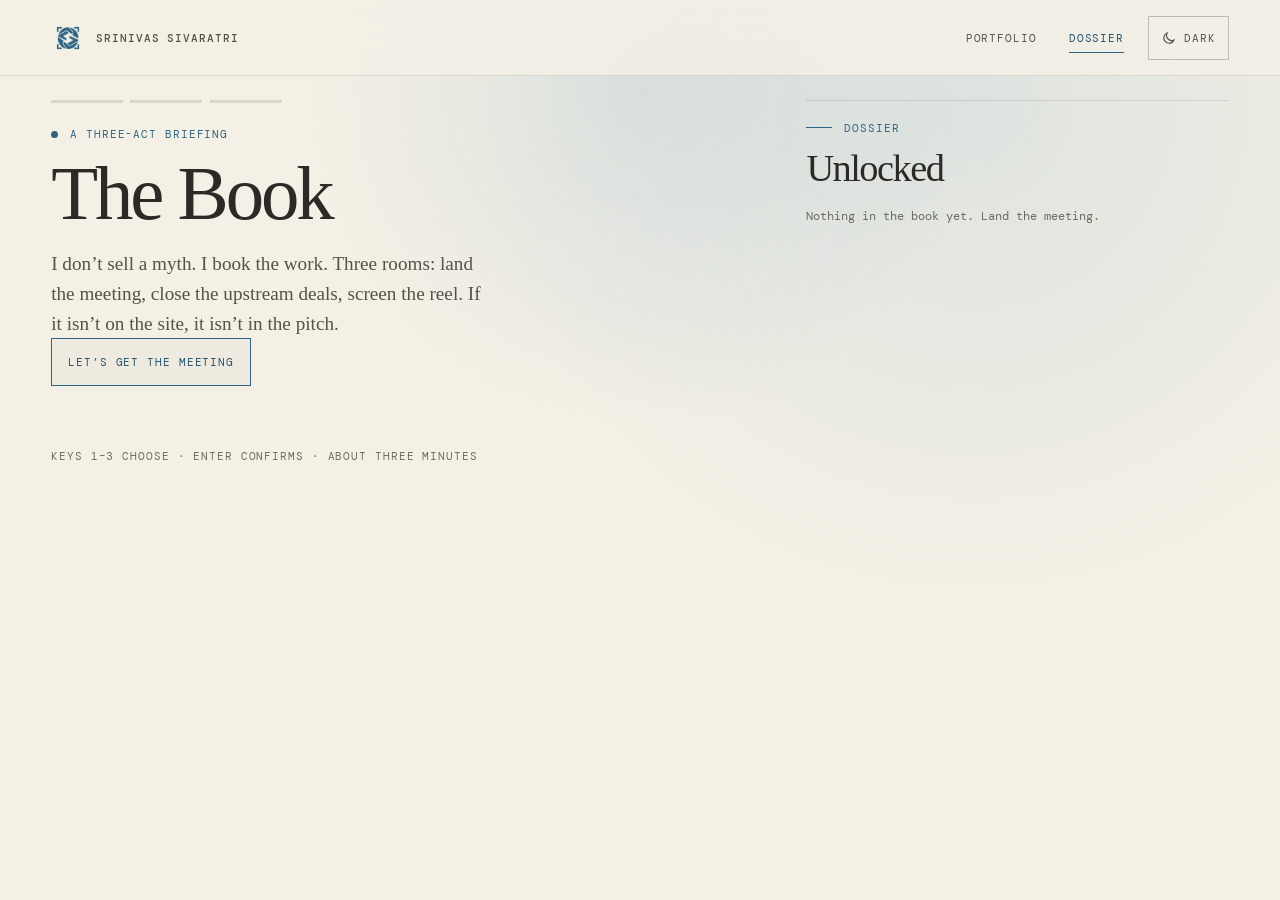
==== commit 771bc9eb: "fix: inherit Soft daylight tokens on /game Rebase onto GS-T37. Map game CSS to --color-* / --accent," ====
--- a/game/index.html
+++ b/game/index.html
@@ -6,7 +6,7 @@
     <meta name="viewport" content="width=device-width, initial-scale=1.0" />
     <meta name="description"
         content="A short career briefing for Srinivas Sivaratri. Land the meeting, close the upstream deals, screen the reel — using only what’s already on the site." />
-    <meta name="theme-color" content="#f7f1e6" />
+    <meta name="theme-color" content="#f4f0e6" />
     <meta property="og:type" content="website" />
     <meta property="og:url" content="https://srinivassivaratri.is-a.dev/game" />
     <meta property="og:title" content="The Book — Srinivas Sivaratri" />
@@ -31,7 +31,7 @@
             document.documentElement.setAttribute("data-theme", theme);
             document.documentElement.style.colorScheme = theme;
             var meta = document.querySelector('meta[name="theme-color"]');
-            if (meta) meta.setAttribute("content", theme === "dark" ? "#261c10" : "#f7f1e6");
+            if (meta) meta.setAttribute("content", theme === "dark" ? "#1b2228" : "#f4f0e6");
         })();
     </script>
 
--- a/css/style.css
+++ b/css/style.css
@@ -918,7 +918,7 @@
 
 .footer-quiet:hover,
 .footer-quiet:focus-visible {
-    color: var(--amber-soft);
+    color: var(--accent-strong);
 }
 
 @keyframes title-in {
--- a/game/game.css
+++ b/game/game.css
@@ -30,12 +30,12 @@
     height: 3px;
     flex: 1;
     max-width: 4.5rem;
-    background: var(--line);
+    background: var(--color-line);
 }
 
 .game-progress span.is-done,
 .game-progress span.is-now {
-    background: var(--amber);
+    background: var(--accent);
 }
 
 .game-progress span.is-now {
@@ -57,7 +57,7 @@
     align-items: center;
     gap: 0.75rem;
     margin-bottom: 1.1rem;
-    color: var(--amber);
+    color: var(--accent);
     font-size: 0.7rem;
 }
 
@@ -66,12 +66,12 @@
     width: 7px;
     height: 7px;
     border-radius: 50%;
-    background: var(--amber);
+    background: var(--accent);
 }
 
 .game-stage h1 {
     max-width: 14ch;
-    color: var(--bone);
+    color: var(--color-text);
     font-size: clamp(2.4rem, 6vw, 5.4rem);
     font-weight: 500;
     letter-spacing: -0.04em;
@@ -82,7 +82,7 @@
 .agent-line {
     max-width: 46ch;
     margin-top: 1.25rem;
-    color: var(--muted);
+    color: var(--color-muted);
     font-size: clamp(1rem, 1.5vw, 1.22rem);
     line-height: 1.55;
 }
@@ -90,7 +90,7 @@
 .scene-prompt {
     max-width: 58ch;
     margin: 1.75rem 0 1rem;
-    color: var(--bone);
+    color: var(--color-text);
     font-family: var(--font-mono);
     font-size: 0.86rem;
     line-height: 1.6;
@@ -113,9 +113,9 @@
     width: 100%;
     min-height: 48px;
     padding: 0.95rem 1.05rem;
-    border: 1px solid var(--line);
-    color: var(--bone);
-    background: color-mix(in srgb, var(--surface) 55%, transparent);
+    border: 1px solid var(--color-line);
+    color: var(--color-text);
+    background: color-mix(in srgb, var(--color-surface) 55%, transparent);
     text-align: left;
     transition: border-color 180ms var(--ease-out), background 180ms var(--ease-out), color 180ms var(--ease-out);
 }
@@ -123,7 +123,7 @@
 .choice-key {
     flex-shrink: 0;
     min-width: 1.4rem;
-    color: var(--amber);
+    color: var(--accent);
     font-size: 0.7rem;
     line-height: 1.5;
 }
@@ -142,19 +142,19 @@
 .scene-continue:focus-visible,
 .play-cta:hover,
 .play-cta:focus-visible {
-    border-color: var(--amber);
-    background: var(--amber-wash);
+    border-color: var(--accent);
+    background: var(--accent-wash);
 }
 
 .choice.is-correct,
 .chip-toggle[aria-pressed="true"] {
-    border-color: var(--amber);
-    background: var(--amber-wash);
+    border-color: var(--accent);
+    background: var(--accent-wash);
 }
 
 .choice.is-wrong {
-    border-color: var(--line-bright);
-    color: var(--faint);
+    border-color: var(--color-line-bright);
+    color: var(--color-faint);
 }
 
 .choice:disabled,
@@ -170,12 +170,12 @@
     align-items: center;
     justify-content: center;
     min-height: 48px;
-    color: var(--faint);
+    color: var(--color-faint);
     font-size: 0.7rem;
 }
 
 .chip-toggle[aria-pressed="true"] {
-    color: var(--amber-soft);
+    color: var(--accent-strong);
 }
 
 .scene-actions {
@@ -193,8 +193,8 @@
     gap: 1.1rem;
     min-height: 48px;
     padding: 0.85rem 1rem;
-    border-color: var(--amber);
-    color: var(--amber-soft);
+    border-color: var(--accent);
+    color: var(--accent-strong);
     font-family: var(--font-mono);
     font-size: 0.7rem;
     letter-spacing: 0.08em;
@@ -205,15 +205,15 @@
 .play-cta:focus-visible,
 .scene-continue:hover,
 .scene-continue:focus-visible {
-    color: var(--bg);
-    background: var(--amber);
+    color: var(--color-bg);
+    background: var(--accent);
 }
 
 .locked-what {
     margin: 1.35rem 0 0.35rem;
     padding: 0.9rem 0;
-    border-top: 1px solid var(--line);
-    color: var(--faint);
+    border-top: 1px solid var(--color-line);
+    color: var(--color-faint);
     font-family: var(--font-mono);
     font-size: 0.75rem;
     line-height: 1.6;
@@ -222,7 +222,7 @@
 .locked-what strong {
     display: block;
     margin-bottom: 0.35rem;
-    color: var(--amber);
+    color: var(--accent);
     font-weight: 500;
     letter-spacing: 0.08em;
     text-transform: uppercase;
@@ -232,26 +232,26 @@
 .game-feedback {
     min-height: 1.5em;
     margin-top: 1rem;
-    color: var(--amber-soft);
+    color: var(--accent-strong);
     font-family: var(--font-mono);
     font-size: 0.78rem;
     line-height: 1.6;
 }
 
 .game-feedback.is-bad {
-    color: var(--muted);
+    color: var(--color-muted);
 }
 
 .game-keys {
     margin-top: 1.75rem;
-    color: var(--faint);
+    color: var(--color-faint);
     font-size: 0.7rem;
 }
 
 .dossier {
     min-width: 0;
     padding: 1.25rem 0 2rem;
-    border-top: 1px solid var(--line);
+    border-top: 1px solid var(--color-line);
     scroll-margin-top: calc(var(--header-offset, var(--header-height)) + 12px);
 }
 
@@ -266,7 +266,7 @@
 }
 
 .dossier-empty {
-    color: var(--faint);
+    color: var(--color-faint);
     font-family: var(--font-mono);
     font-size: 0.75rem;
     line-height: 1.6;
@@ -279,11 +279,11 @@
 
 .dossier-card {
     padding: 1rem 0 1.15rem;
-    border-bottom: 1px solid var(--line);
+    border-bottom: 1px solid var(--color-line);
 }
 
 .dossier-card h3 {
-    color: var(--bone);
+    color: var(--color-text);
     font-size: 1.15rem;
     font-weight: 500;
     letter-spacing: -0.03em;
@@ -292,14 +292,14 @@
 
 .dossier-card-meta {
     margin-top: 0.35rem;
-    color: var(--faint);
+    color: var(--color-faint);
     font-size: 0.7rem;
 }
 
 .dossier-card p strong {
     display: block;
     margin-bottom: 0.25rem;
-    color: var(--amber);
+    color: var(--accent);
     font-family: var(--font-mono);
     font-size: 0.7rem;
     font-weight: 500;
@@ -309,7 +309,7 @@
 
 .dossier-card p,
 .dossier-card li {
-    color: var(--muted);
+    color: var(--color-muted);
     font-family: var(--font-mono);
     font-size: 0.72rem;
     line-height: 1.65;
